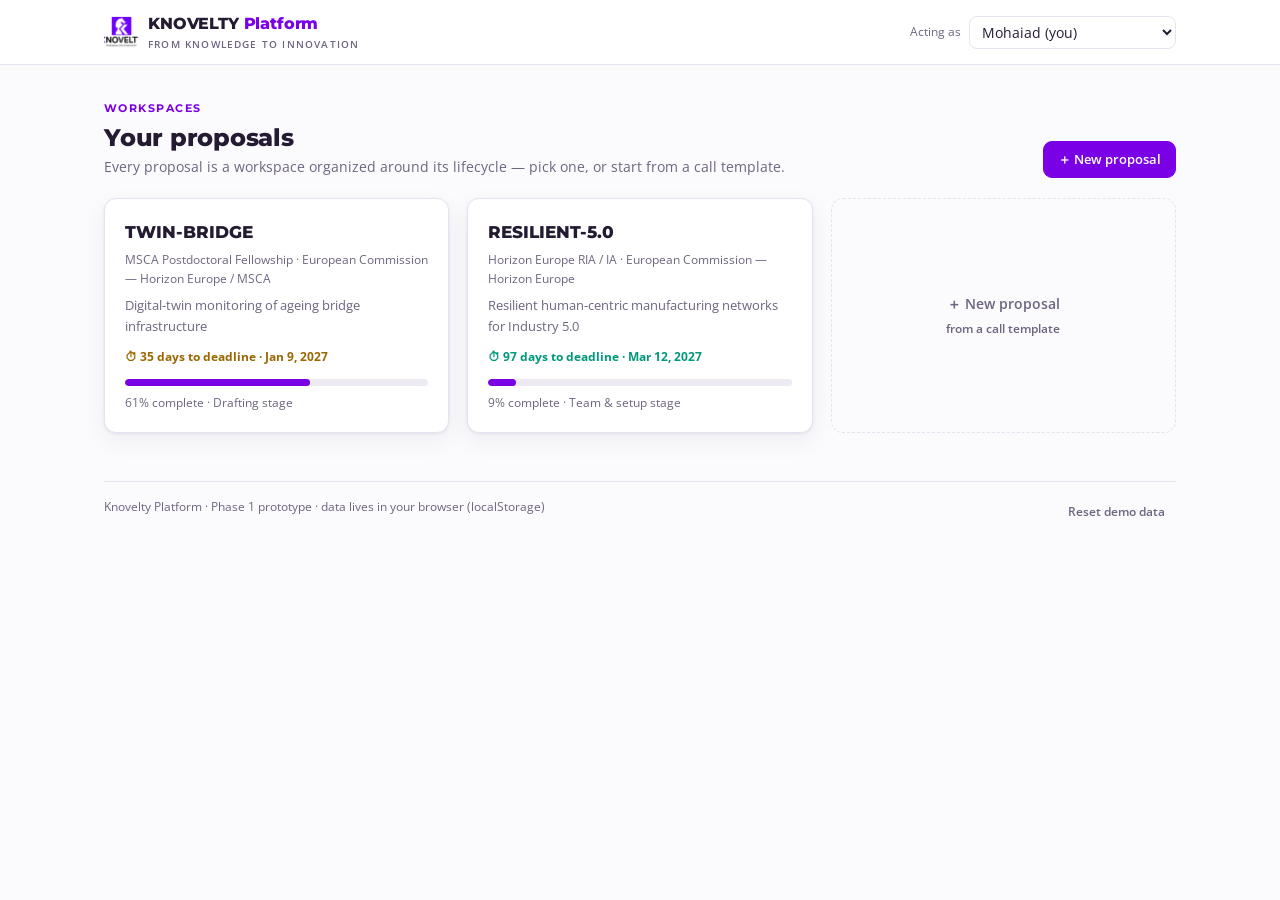
==== proposal.html @ 3c8b3890 "Knovelty Platform — Phase 1 prototype Collaborative research-proposal workspace (MSCA PF + Horizon E" ====
<!DOCTYPE html>
<html lang="en">
<head>
  <meta charset="UTF-8">
  <meta name="viewport" content="width=device-width, initial-scale=1.0">
  <title>Knovelty Platform — Workspace</title>
  <meta name="robots" content="noindex">
  <link rel="preconnect" href="https://fonts.googleapis.com">
  <link rel="preconnect" href="https://fonts.gstatic.com" crossorigin>
  <link href="https://fonts.googleapis.com/css2?family=Montserrat:wght@600;700;800&family=Open+Sans:wght@400;600;700&display=swap" rel="stylesheet">
  <link rel="stylesheet" href="css/platform.css">
</head>
<body>

  <header class="topbar">
    <div class="topbar-inner">
      <a class="brand" href="index.html">
        <img src="images/Logo-Image.jpg" alt="Knovelty logo">
        <span>
          <span class="b-name">KNOVELTY <span>Platform</span></span>
          <span class="b-tag">From knowledge to innovation</span>
        </span>
      </a>
      <div class="spacer"></div>
      <div class="acting">
        <span>Acting as</span>
        <select id="user-switch" aria-label="Switch demo user"></select>
      </div>
    </div>
  </header>

  <main class="wrap">
    <div class="page-head" id="ws-head"></div>
    <nav class="tabs" id="ws-tabs" aria-label="Workspace views"></nav>
    <div id="ws-body"></div>
  </main>

  <div id="modal-root"></div>

  <script src="js/templates.js"></script>
  <script src="js/store.js"></script>
  <script src="js/workspace.js"></script>
</body>
</html>
---- css/platform.css ----
/* Knovelty Platform — self-contained stylesheet.
   Inherits only the brand identity (colors, type) from the Knovelty site;
   shares no files with it. */

:root {
  --bg: #FBFAFD;
  --surface: #FFFFFF;
  --surface-2: #F4F1FA;
  --ink: #241B33;
  --muted: #6E6580;
  --line: #E7E2F0;
  --brand: #7A00E6;
  --brand-vivid: #8B00FF;
  --brand-deep: #6A0DAD;
  --brand-soft: #F1E6FF;
  --teal: #00997A;
  --teal-soft: #D9F6EE;
  --amber: #9A6700;
  --amber-soft: #FBEED2;
  --red: #B3261E;
  --red-soft: #FBE3E1;
  --grey-chip: #EDEAF3;
  --shadow: 0 1px 3px rgba(36, 27, 51, 0.08), 0 8px 24px rgba(36, 27, 51, 0.06);
  --radius: 12px;
}

* { box-sizing: border-box; }
body {
  margin: 0;
  background: var(--bg);
  color: var(--ink);
  font-family: "Open Sans", "Segoe UI", system-ui, sans-serif;
  font-size: 15px;
  line-height: 1.55;
  -webkit-font-smoothing: antialiased;
}
h1, h2, h3, h4 { font-family: "Montserrat", "Segoe UI", system-ui, sans-serif; line-height: 1.2; margin: 0; }
button { font-family: inherit; cursor: pointer; }
input, select, textarea { font-family: inherit; font-size: 0.9rem; }
:focus-visible { outline: 2px solid var(--brand); outline-offset: 2px; }

.wrap { max-width: 1120px; margin: 0 auto; padding: 0 24px 80px; }

/* ---------- top bar ---------- */
.topbar {
  background: var(--surface);
  border-bottom: 1px solid var(--line);
  position: sticky; top: 0; z-index: 40;
}
.topbar-inner {
  max-width: 1120px; margin: 0 auto; padding: 12px 24px;
  display: flex; align-items: center; gap: 20px;
}
.brand { display: flex; align-items: center; gap: 10px; text-decoration: none; color: var(--ink); }
.brand img { height: 34px; width: 34px; object-fit: cover; border-radius: 8px; }
.brand .b-name { font-family: "Montserrat", sans-serif; font-weight: 800; font-size: 1rem; letter-spacing: -0.01em; }
.brand .b-name span { color: var(--brand); }
.brand .b-tag { display: block; font-size: 0.62rem; font-weight: 600; letter-spacing: 0.12em; text-transform: uppercase; color: var(--muted); }
.topbar .spacer { flex: 1; }
.acting { display: flex; align-items: center; gap: 8px; font-size: 0.78rem; color: var(--muted); }
.acting select {
  border: 1px solid var(--line); border-radius: 8px; padding: 5px 8px;
  background: var(--surface); color: var(--ink);
}

/* ---------- buttons ---------- */
.btn {
  border: 1px solid var(--line); background: var(--surface); color: var(--ink);
  border-radius: 9px; padding: 8px 14px; font-size: 0.84rem; font-weight: 600;
}
.btn:hover { border-color: var(--brand); color: var(--brand); }
.btn.primary { background: var(--brand); border-color: var(--brand); color: #fff; }
.btn.primary:hover { background: var(--brand-deep); border-color: var(--brand-deep); color: #fff; }
.btn.small { padding: 4px 10px; font-size: 0.76rem; border-radius: 7px; }
.btn.ghost { border-color: transparent; background: transparent; color: var(--muted); }
.btn.ghost:hover { color: var(--brand); }
.btn.danger:hover { border-color: var(--red); color: var(--red); }

/* ---------- page head ---------- */
.page-head { display: flex; align-items: flex-end; justify-content: space-between; gap: 16px; margin: 36px 0 20px; flex-wrap: wrap; }
.page-head h1 { font-size: 1.5rem; font-weight: 800; letter-spacing: -0.01em; }
.page-head .sub { color: var(--muted); font-size: 0.88rem; margin-top: 4px; }
.eyebrow {
  font-family: "Montserrat", sans-serif; font-size: 0.66rem; font-weight: 700;
  letter-spacing: 0.14em; text-transform: uppercase; color: var(--brand); margin-bottom: 6px;
}

/* ---------- status chips ---------- */
.chip {
  display: inline-flex; align-items: center; gap: 6px;
  font-family: "Montserrat", sans-serif; font-size: 0.66rem; font-weight: 700;
  letter-spacing: 0.04em; padding: 3px 10px; border-radius: 999px;
  border: none; white-space: nowrap;
}
.chip::before { content: ""; width: 7px; height: 7px; border-radius: 50%; background: currentColor; }
.chip.c-not_started { background: var(--grey-chip); color: var(--muted); }
.chip.c-drafting { background: var(--amber-soft); color: var(--amber); }
.chip.c-needs_review { background: var(--brand-soft); color: var(--brand); }
.chip.c-final { background: var(--teal-soft); color: var(--teal); }
button.chip:hover { filter: brightness(0.94); }

/* ---------- owner avatar ---------- */
.owner {
  width: 24px; height: 24px; border-radius: 50%; display: inline-grid; place-items: center;
  font-size: 0.62rem; font-weight: 700; color: #fff; border: none; flex-shrink: 0;
}
.owner.unassigned { background: transparent; color: var(--muted); border: 1.5px dashed var(--muted); }
button.owner:hover { filter: brightness(1.12); }

/* ---------- proposal cards (dashboard) ---------- */
.card-grid { display: grid; grid-template-columns: repeat(auto-fill, minmax(300px, 1fr)); gap: 18px; }
.p-card {
  background: var(--surface); border: 1px solid var(--line); border-radius: var(--radius);
  box-shadow: var(--shadow); padding: 20px; text-decoration: none; color: var(--ink);
  display: flex; flex-direction: column; gap: 6px; transition: border-color 0.15s;
}
.p-card:hover { border-color: var(--brand); }
.p-card .acr { font-family: "Montserrat", sans-serif; font-weight: 800; font-size: 1.05rem; }
.p-card .call { font-size: 0.76rem; color: var(--muted); }
.p-card .title { font-size: 0.84rem; color: var(--muted); margin-bottom: 6px; }
.p-card .deadline { font-size: 0.76rem; font-weight: 700; color: var(--teal); }
.p-card .deadline.warn { color: var(--amber); }
.p-card .deadline.late { color: var(--red); }
.p-card.new {
  border-style: dashed; background: transparent; box-shadow: none;
  align-items: center; justify-content: center; min-height: 170px;
  color: var(--muted); font-weight: 600; font-size: 0.9rem; text-align: center;
}
.p-card.new:hover { color: var(--brand); }

.meter { height: 7px; border-radius: 4px; background: var(--grey-chip); overflow: hidden; margin: 6px 0 2px; }
.meter i { display: block; height: 100%; background: var(--brand); border-radius: 4px; }
.meter-label { font-size: 0.72rem; color: var(--muted); font-variant-numeric: tabular-nums; }

/* ---------- workspace tabs ---------- */
.tabs { display: flex; gap: 4px; border-bottom: 1px solid var(--line); margin: 8px 0 24px; overflow-x: auto; }
.tab {
  border: none; background: none; padding: 10px 14px; font-size: 0.86rem; font-weight: 600;
  color: var(--muted); border-bottom: 2px solid transparent; white-space: nowrap;
}
.tab:hover { color: var(--brand); }
.tab.on { color: var(--brand); border-bottom-color: var(--brand); }
.tab .count {
  background: var(--grey-chip); color: var(--muted); border-radius: 999px;
  font-size: 0.66rem; padding: 1px 7px; margin-left: 5px; font-variant-numeric: tabular-nums;
}

/* ---------- overview ---------- */
.tile-grid { display: grid; grid-template-columns: repeat(auto-fit, minmax(160px, 1fr)); gap: 14px; margin-bottom: 20px; }
.tile { background: var(--surface); border: 1px solid var(--line); border-radius: var(--radius); padding: 16px; }
.tile .big { font-family: "Montserrat", sans-serif; font-size: 1.6rem; font-weight: 800; font-variant-numeric: tabular-nums; }
.tile .lbl { font-size: 0.74rem; color: var(--muted); margin-top: 2px; }
.tile .extra { font-size: 0.7rem; font-weight: 700; margin-top: 8px; }
.tile .extra.warn { color: var(--amber); }
.tile .extra.ok { color: var(--teal); }

.panel { background: var(--surface); border: 1px solid var(--line); border-radius: var(--radius); padding: 18px 20px; margin-bottom: 20px; }
.panel h3 { font-size: 0.78rem; font-weight: 700; text-transform: uppercase; letter-spacing: 0.1em; color: var(--muted); margin-bottom: 14px; display: flex; justify-content: space-between; align-items: center; }

/* pipeline */
.pipeline-scroll { overflow-x: auto; padding-bottom: 6px; }
.pipeline { display: flex; min-width: 720px; }
.stage { flex: 1; padding-right: 16px; position: relative; }
.stage .dot-row { display: flex; align-items: center; margin-bottom: 8px; }
.stage .dot { width: 13px; height: 13px; border-radius: 50%; background: var(--line); flex-shrink: 0; box-shadow: 0 0 0 4px var(--surface-2); }
.stage.done .dot { background: var(--teal); box-shadow: 0 0 0 4px var(--teal-soft); }
.stage.current .dot { background: var(--brand); box-shadow: 0 0 0 4px var(--brand-soft); }
.stage .bar { height: 2px; background: var(--line); flex: 1; margin-left: 6px; }
.stage.done .bar { background: var(--teal-soft); }
.stage .s-name { font-family: "Montserrat", sans-serif; font-weight: 700; font-size: 0.76rem; }
.stage.current .s-name { color: var(--brand); }
.stage.done .s-name { color: var(--teal); }
.stage .s-when { font-size: 0.66rem; color: var(--muted); }

/* activity + review queue */
.feed { list-style: none; margin: 0; padding: 0; font-size: 0.8rem; }
.feed li { display: flex; gap: 10px; padding: 7px 0; border-bottom: 1px solid var(--line); align-items: baseline; }
.feed li:last-child { border-bottom: none; }
.feed .who { font-weight: 700; flex-shrink: 0; }
.feed .when { margin-left: auto; color: var(--muted); font-size: 0.68rem; flex-shrink: 0; }
.feed .txt { color: var(--muted); }
.feed .txt b { color: var(--ink); }

.two-col { display: grid; grid-template-columns: 1fr 1fr; gap: 20px; align-items: start; }
@media (max-width: 860px) { .two-col { grid-template-columns: 1fr; } }

/* ---------- documents ---------- */
.doc-group { margin-bottom: 26px; }
.doc-group h3 { font-size: 0.76rem; font-weight: 700; text-transform: uppercase; letter-spacing: 0.1em; color: var(--muted); margin-bottom: 10px; }
.doc-row {
  display: flex; align-items: center; gap: 12px;
  background: var(--surface); border: 1px solid var(--line); border-radius: 10px;
  padding: 10px 14px; margin-bottom: 8px; font-size: 0.84rem;
}
.doc-row.overdue { border-left: 3px solid var(--red); }
.doc-row .d-main { min-width: 0; flex: 1; }
.doc-row .d-title { font-weight: 600; }
.doc-row .d-note { font-size: 0.72rem; color: var(--muted); }
.doc-row .d-note a { color: var(--brand); text-decoration: none; }
.doc-row .d-note a:hover { text-decoration: underline; }
.doc-row .d-note .due-late { color: var(--red); font-weight: 700; }
.doc-row .d-actions { display: flex; align-items: center; gap: 10px; flex-shrink: 0; }

/* ---------- kanban ---------- */
.kanban { display: grid; grid-template-columns: repeat(4, 1fr); gap: 14px; }
@media (max-width: 900px) { .kanban { grid-template-columns: repeat(2, 1fr); } }
.kan-col { background: var(--surface-2); border: 1px solid var(--line); border-radius: var(--radius); padding: 10px; min-height: 200px; }
.kan-col.drag-over { border-color: var(--brand); background: var(--brand-soft); }
.kan-col .head {
  display: flex; justify-content: space-between; align-items: center;
  font-family: "Montserrat", sans-serif; font-size: 0.66rem; font-weight: 700;
  text-transform: uppercase; letter-spacing: 0.06em; color: var(--muted); padding: 4px 6px 10px;
}
.kan-card {
  background: var(--surface); border: 1px solid var(--line); border-radius: 9px;
  padding: 10px 12px; margin-bottom: 8px; font-size: 0.78rem; cursor: grab;
}
.kan-card:hover { border-color: var(--brand); }
.kan-card.dragging { opacity: 0.5; }
.kan-card.over-budget { border-color: var(--amber); }
.kan-card .kc-t { font-weight: 700; margin-bottom: 6px; }
.kan-card .kc-m { display: flex; justify-content: space-between; align-items: center; color: var(--muted); font-size: 0.68rem; font-variant-numeric: tabular-nums; gap: 6px; }
.kan-card .pages.over { color: var(--amber); font-weight: 700; }
.kan-card .cmt { color: var(--muted); }

/* ---------- canvas ---------- */
.canvas-zone { display: grid; grid-template-columns: repeat(3, 1fr); gap: 16px; }
@media (max-width: 860px) { .canvas-zone { grid-template-columns: 1fr; } }
.crit-col { border: 1.5px dashed var(--line); border-radius: var(--radius); padding: 12px; }
.crit-col .head {
  font-family: "Montserrat", sans-serif; font-size: 0.68rem; font-weight: 700;
  text-transform: uppercase; letter-spacing: 0.08em; color: var(--brand);
  margin-bottom: 10px; display: flex; justify-content: space-between; align-items: center;
}
.sticky {
  border-radius: 8px; padding: 10px 12px; font-size: 0.78rem; line-height: 1.5;
  margin-bottom: 10px; box-shadow: 0 1px 2px rgba(36,27,51,0.12);
  background: var(--amber-soft);
}
.sticky.by-lr { background: var(--brand-soft); }
.sticky.by-sk { background: var(--teal-soft); }
.sticky.promoted { outline: 1.5px solid var(--teal); }
.sticky .s-foot { display: flex; align-items: center; gap: 8px; margin-top: 8px; }
.sticky .who { font-size: 0.62rem; color: var(--muted); font-weight: 700; }
.sticky .promo { font-size: 0.62rem; color: var(--teal); font-weight: 700; }
.sticky .s-foot .spacer { flex: 1; }
.sticky-add {
  width: 100%; border: 1.5px dashed var(--line); background: transparent; color: var(--muted);
  border-radius: 8px; padding: 8px; font-size: 0.76rem; font-weight: 600;
}
.sticky-add:hover { color: var(--brand); border-color: var(--brand); }

/* ---------- timeline ---------- */
.mile-row {
  display: flex; align-items: center; gap: 14px;
  background: var(--surface); border: 1px solid var(--line); border-radius: 10px;
  padding: 12px 16px; margin-bottom: 8px; font-size: 0.86rem;
}
.mile-row.done { opacity: 0.6; }
.mile-row.late { border-left: 3px solid var(--red); }
.mile-row input[type="checkbox"] { width: 17px; height: 17px; accent-color: var(--teal); }
.mile-row .m-name { flex: 1; font-weight: 600; }
.mile-row .m-name.done-txt { text-decoration: line-through; }
.mile-row .m-date { color: var(--muted); font-size: 0.76rem; font-variant-numeric: tabular-nums; }
.mile-row .m-date .late-txt { color: var(--red); font-weight: 700; }
.mile-row .m-auto { font-size: 0.62rem; color: var(--muted); background: var(--grey-chip); border-radius: 999px; padding: 2px 8px; }

/* ---------- modal ---------- */
.modal-back {
  position: fixed; inset: 0; background: rgba(36, 27, 51, 0.45);
  display: grid; place-items: center; z-index: 100; padding: 20px;
}
.modal {
  background: var(--surface); border-radius: 14px; box-shadow: var(--shadow);
  width: 100%; max-width: 520px; max-height: 86vh; overflow-y: auto; padding: 24px;
}
.modal h2 { font-size: 1.1rem; font-weight: 800; margin-bottom: 16px; }
.modal label { display: block; font-size: 0.76rem; font-weight: 700; color: var(--muted); margin: 14px 0 4px; }
.modal input[type="text"], .modal input[type="date"], .modal input[type="url"],
.modal input[type="number"], .modal select, .modal textarea {
  width: 100%; border: 1px solid var(--line); border-radius: 9px; padding: 9px 12px;
  background: var(--bg); color: var(--ink);
}
.modal textarea { min-height: 110px; resize: vertical; }
.modal .modal-actions { display: flex; justify-content: flex-end; gap: 10px; margin-top: 22px; }
.modal .hint { font-size: 0.72rem; color: var(--muted); margin-top: 4px; }

/* comments inside item modal */
.cmt-list { list-style: none; margin: 8px 0; padding: 0; }
.cmt-list li { border-top: 1px solid var(--line); padding: 10px 0; font-size: 0.82rem; }
.cmt-list .c-head { display: flex; gap: 8px; align-items: center; margin-bottom: 3px; }
.cmt-list .c-who { font-weight: 700; font-size: 0.76rem; }
.cmt-list .c-when { color: var(--muted); font-size: 0.66rem; }
.cmt-list .c-verdict { font-size: 0.64rem; font-weight: 800; border-radius: 999px; padding: 2px 8px; }
.cmt-list .c-verdict.approve { background: var(--teal-soft); color: var(--teal); }
.cmt-list .c-verdict.changes { background: var(--amber-soft); color: var(--amber); }
.review-actions { display: flex; gap: 10px; margin-top: 12px; padding: 12px; background: var(--brand-soft); border-radius: 10px; align-items: center; font-size: 0.78rem; }

.empty { color: var(--muted); font-size: 0.84rem; padding: 18px 0; text-align: center; }
.foot-note { margin-top: 48px; padding-top: 16px; border-top: 1px solid var(--line); color: var(--muted); font-size: 0.76rem; display: flex; justify-content: space-between; flex-wrap: wrap; gap: 10px; }
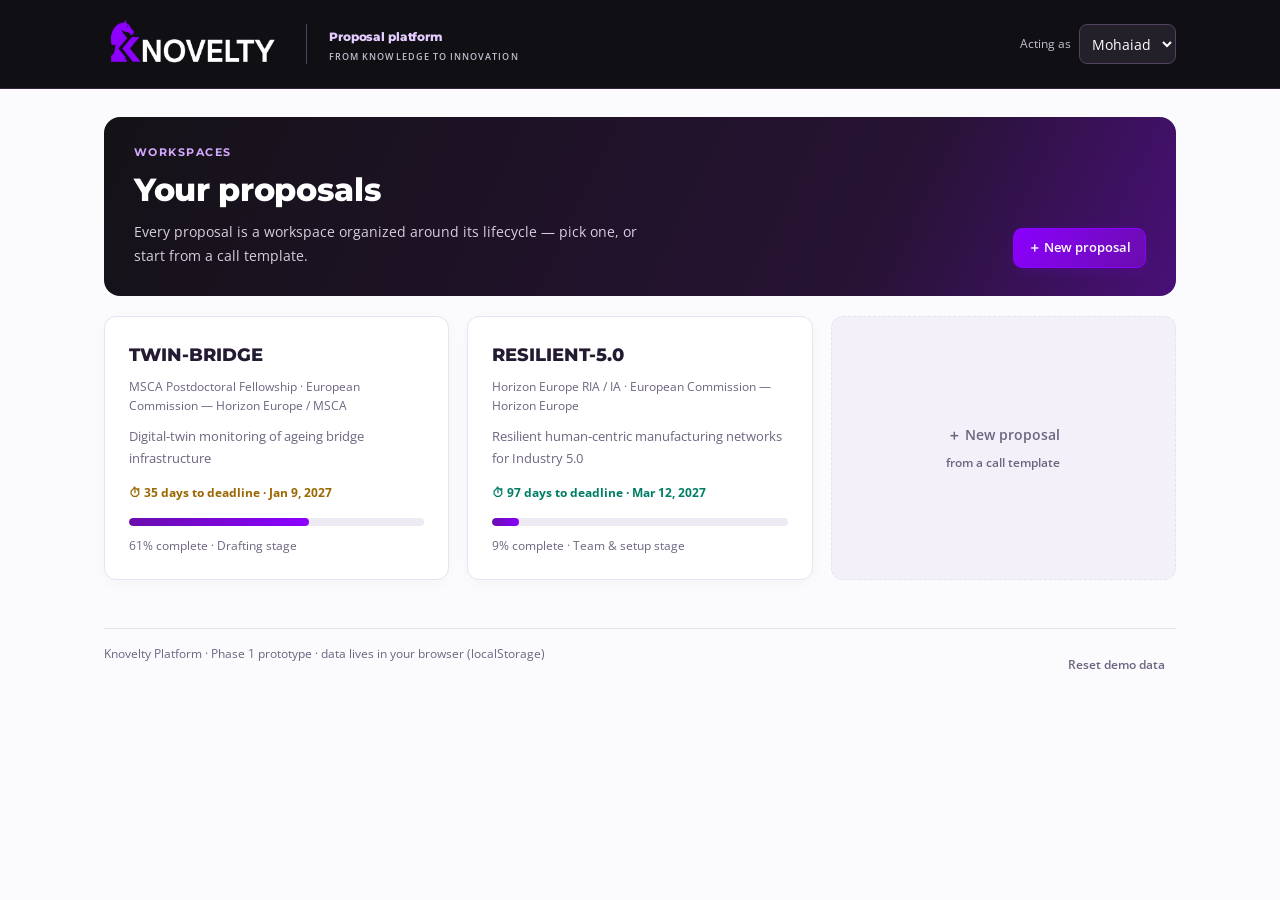
==== commit b695c201: "Align platform with Knovelty branding and team personas" ====
--- a/proposal.html
+++ b/proposal.html
@@ -8,16 +8,18 @@
   <link rel="preconnect" href="https://fonts.googleapis.com">
   <link rel="preconnect" href="https://fonts.gstatic.com" crossorigin>
   <link href="https://fonts.googleapis.com/css2?family=Montserrat:wght@600;700;800&family=Open+Sans:wght@400;600;700&display=swap" rel="stylesheet">
+  <link rel="icon" type="image/png" href="images/Logo-violette hourse.png">
   <link rel="stylesheet" href="css/platform.css">
 </head>
 <body>
+  <a class="skip-link" href="#main-content">Skip to content</a>
 
   <header class="topbar">
     <div class="topbar-inner">
       <a class="brand" href="index.html">
-        <img src="images/Logo-Image.jpg" alt="Knovelty logo">
+        <img src="images/Logo-violette hourse-white text.png" alt="Knovelty">
         <span>
-          <span class="b-name">KNOVELTY <span>Platform</span></span>
+          <span class="b-name"><span>Proposal platform</span></span>
           <span class="b-tag">From knowledge to innovation</span>
         </span>
       </a>
@@ -29,7 +31,7 @@
     </div>
   </header>
 
-  <main class="wrap">
+  <main class="wrap" id="main-content" tabindex="-1">
     <div class="page-head" id="ws-head"></div>
     <nav class="tabs" id="ws-tabs" aria-label="Workspace views"></nav>
     <div id="ws-body"></div>
--- a/css/platform.css
+++ b/css/platform.css
@@ -298,3 +298,72 @@
 
 .empty { color: var(--muted); font-size: 0.84rem; padding: 18px 0; text-align: center; }
 .foot-note { margin-top: 48px; padding-top: 16px; border-top: 1px solid var(--line); color: var(--muted); font-size: 0.76rem; display: flex; justify-content: space-between; flex-wrap: wrap; gap: 10px; }
+
+/* Website brand alignment: original wordmark, black/purple framing and readable work surfaces. */
+:root { --brand: #8B00FF; --teal: #007D65; }
+.topbar { background: #101014; border-bottom: 1px solid #34253f; }
+.topbar-inner { min-height: 88px; }
+.brand { gap: 22px; color: #fff; }
+.brand img { width: 180px; height: auto; object-fit: contain; border-radius: 0; }
+.brand > span { border-left: 1px solid #51425e; padding-left: 22px; }
+.brand .b-name { font-size: .78rem; }
+.brand .b-name span { color: #e4ccff; }
+.brand .b-tag { color: #c5bdce; font-size: .55rem; margin-top: 4px; }
+.acting { color: #c5bdce; }
+.acting select { min-height: 40px; background: #242029; color: #fff; border-color: #51425e; }
+.page-head { padding: 28px 30px; border-radius: 16px; background: linear-gradient(115deg, #141217, #271334 72%, #491078); color: #fff; margin-top: 28px; gap: 24px; }
+.page-head > div { min-width: 0; }
+.page-head h1 { font-size: clamp(1.5rem, 3vw, 2rem); overflow-wrap: anywhere; }
+.page-head .sub { color: #d8cfdf; max-width: 66ch; margin-top: 10px; line-height: 1.7; }
+.page-head .eyebrow { color: #d4a8ff; margin-bottom: 10px; }
+/* Workspace inline status colors use these locally scoped accessible variants. */
+.page-head { --muted: #d8cfdf; --red: #ffb4ad; --amber: #ffcf7e; --teal: #79e0c2; }
+.btn { min-height: 40px; transition: background-color .15s, border-color .15s; }
+.btn.primary { background: linear-gradient(120deg, #8B00FF, #6A0DAD); box-shadow: 0 4px 14px #8b00ff26; }
+.btn.primary:hover { background: #6A0DAD; }
+.p-card { padding: 24px; gap: 9px; box-shadow: 0 4px 18px #241b3307; }
+.p-card:hover { box-shadow: 0 6px 24px #6a0dad16; }
+.p-card .acr { font-size: 1.15rem; }
+.p-card .title { line-height: 1.65; }
+.p-card.new { background: #f4f0fa; }
+.meter { height: 8px; }
+.meter i { background: linear-gradient(90deg, #6A0DAD, #8B00FF); }
+.tabs { gap: 6px; padding: 5px; background: #fff; border: 1px solid var(--line); border-radius: 12px; }
+.tab { min-height: 44px; border-radius: 8px; }
+.tab.on { background: var(--brand-soft); border-bottom-color: var(--brand); }
+.doc-row .d-note { overflow-wrap: anywhere; }
+.skip-link { position: fixed; top: -100px; left: 16px; z-index: 200; padding: 12px 20px; background: #fff; color: #6A0DAD; border-radius: 8px; }
+.skip-link:focus { top: 12px; }
+.topbar :focus-visible, .page-head :focus-visible { outline-color: #dfb6ff; }
+@media (max-width: 600px) {
+  .wrap { padding: 0 16px 48px; }
+  .topbar-inner { padding: 14px 16px; flex-wrap: wrap; gap: 12px; }
+  .brand { gap: 12px; }
+  .brand img { width: 148px; }
+  .brand > span { padding-left: 12px; }
+  .brand .b-tag { display: none; }
+  .topbar .spacer { display: none; }
+  .acting { width: 100%; justify-content: space-between; }
+  .acting select { max-width: 70%; }
+  .page-head { padding: 24px 20px; margin-top: 20px; }
+  .page-head > .btn { width: 100%; }
+  .card-grid { grid-template-columns: minmax(0, 1fr); }
+  .kanban { grid-template-columns: minmax(0, 1fr); }
+  .doc-row, .mile-row { flex-wrap: wrap; gap: 10px; }
+  .doc-row .d-main { flex-basis: 100%; }
+  .doc-row .d-actions { flex-wrap: wrap; }
+  .mile-row .m-name { flex-basis: 65%; }
+  .feed li { flex-wrap: wrap; }
+  .feed .txt { flex: 1; min-width: 150px; }
+  .review-actions { flex-wrap: wrap; }
+  .btn.small, button.chip, button.owner { min-height: 36px; }
+  button.owner { min-width: 36px; }
+  .modal { padding: 20px; }
+}
+@media (prefers-reduced-motion: reduce) {
+  *, *::before, *::after { transition: none !important; scroll-behavior: auto !important; }
+}
+@media (max-width: 600px) {
+  .panel h3 { flex-wrap: wrap; gap: 12px; }
+  .panel h3 > span { display: flex; flex-wrap: wrap; gap: 8px; }
+}
